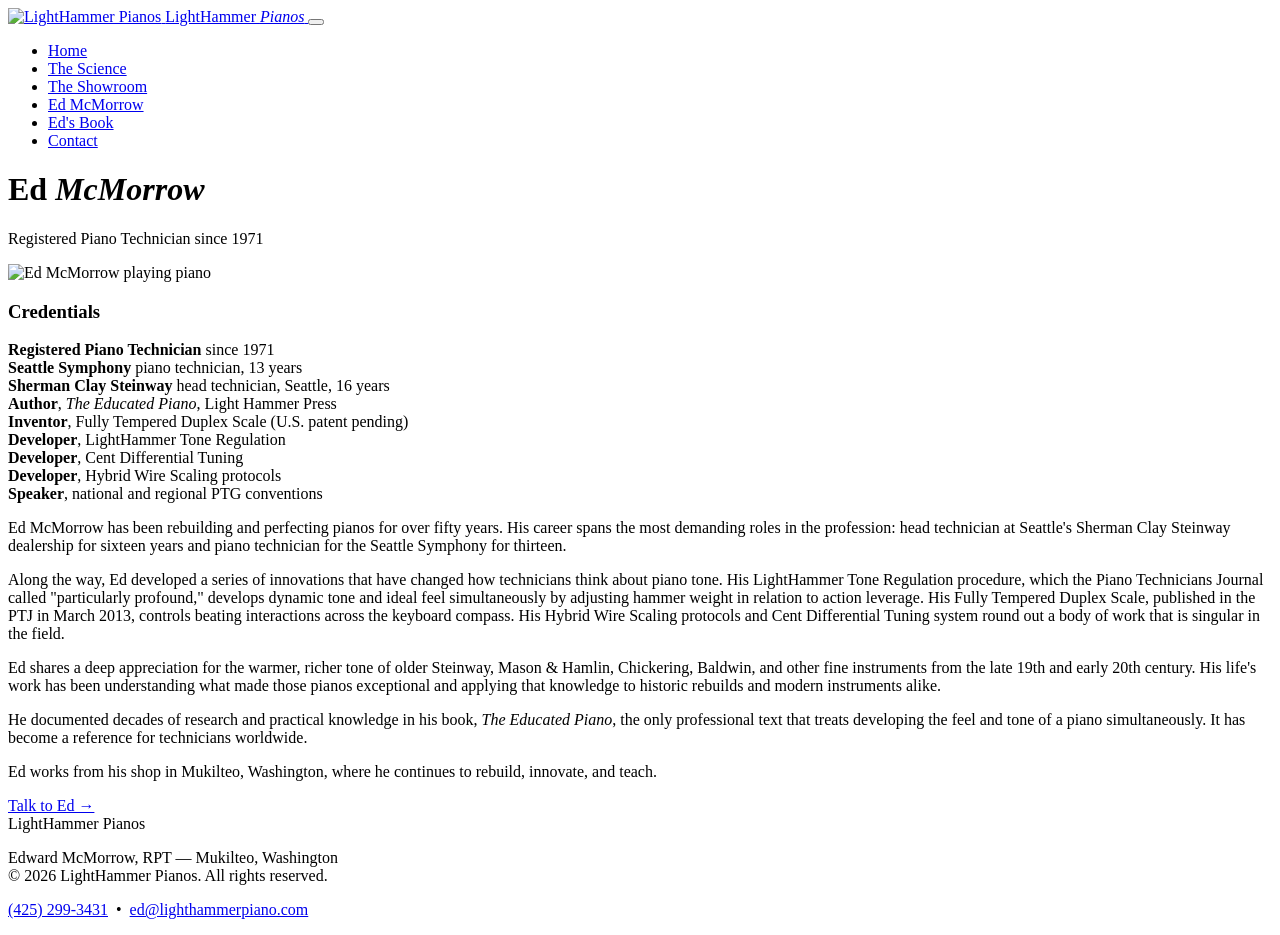
==== about.html @ 13cc95dc "Create about.html" ====
<!DOCTYPE html>
<html lang="en">
<head>
<meta charset="UTF-8">
<meta name="viewport" content="width=device-width, initial-scale=1.0">
<title>Ed McMorrow, RPT | LightHammer Pianos | Mukilteo, WA</title>
<meta name="description" content="Ed McMorrow, RPT — inventor, author, master piano rebuilder. Over fifty years advancing the science of fine piano tone. Seattle Symphony technician. Sherman Clay Steinway head technician.">
<link rel="preconnect" href="https://fonts.googleapis.com">
<link rel="preconnect" href="https://fonts.gstatic.com" crossorigin>
<link href="https://fonts.googleapis.com/css2?family=Cormorant+Garamond:ital,wght@0,300;0,400;0,500;0,600;1,300;1,400;1,500&family=Libre+Franklin:wght@300;400;500;600&display=swap" rel="stylesheet">
<link rel="stylesheet" href="style.css">
</head>
<body>

<nav class="nav" id="nav">
  <div class="nav-inner">
    <a href="index.html" class="nav-brand">
      <img src="images/logo-hammer.png" alt="LightHammer Pianos" class="nav-hammer">
      <span class="nav-wordmark">LightHammer <em>Pianos</em></span>
    </a>
    <button class="nav-toggle" id="navToggle" aria-label="Toggle menu">
      <span></span><span></span><span></span>
    </button>
    <ul class="nav-links" id="navLinks">
      <li><a href="index.html">Home</a></li>
      <li><a href="science.html">The Science</a></li>
      <li><a href="pianos.html">The Showroom</a></li>
      <li><a href="about.html" class="active">Ed McMorrow</a></li>
      <li><a href="book.html">Ed's Book</a></li>
      <li><a href="contact.html">Contact</a></li>
    </ul>
  </div>
</nav>

<!-- Banner -->
<div class="page-banner">
  <div class="page-banner-bg" style="background-image:url('images/ed-rebuilding.jpg')"></div>
  <div class="page-banner-content">
    <h1>Ed <em>McMorrow</em></h1>
    <p>Registered Piano Technician since 1971</p>
  </div>
</div>

<!-- Bio -->
<section class="content-section">
  <div class="content-inner">
    <div class="two-col">
      <div>
        <div class="portrait">
          <img src="images/ed-playing.jpg" alt="Ed McMorrow playing piano" loading="lazy">
        </div>
        <div class="aside-box">
          <h3>Credentials</h3>
          <div class="cred"><span><strong>Registered Piano Technician</strong> since 1971</span></div>
          <div class="cred"><span><strong>Seattle Symphony</strong> piano technician, 13 years</span></div>
          <div class="cred"><span><strong>Sherman Clay Steinway</strong> head technician, Seattle, 16 years</span></div>
          <div class="cred"><span><strong>Author</strong>, <em>The Educated Piano</em>, Light Hammer Press</span></div>
          <div class="cred"><span><strong>Inventor</strong>, Fully Tempered Duplex Scale (U.S. patent pending)</span></div>
          <div class="cred"><span><strong>Developer</strong>, LightHammer Tone Regulation</span></div>
          <div class="cred"><span><strong>Developer</strong>, Cent Differential Tuning</span></div>
          <div class="cred"><span><strong>Developer</strong>, Hybrid Wire Scaling protocols</span></div>
          <div class="cred"><span><strong>Speaker</strong>, national and regional PTG conventions</span></div>
        </div>
      </div>
      <div class="prose">
        <p>Ed McMorrow has been rebuilding and perfecting pianos for over fifty years. His career spans the most demanding roles in the profession: head technician at Seattle's Sherman Clay Steinway dealership for sixteen years and piano technician for the Seattle Symphony for thirteen.</p>
        <p>Along the way, Ed developed a series of innovations that have changed how technicians think about piano tone. His LightHammer Tone Regulation procedure, which the Piano Technicians Journal called "particularly profound," develops dynamic tone and ideal feel simultaneously by adjusting hammer weight in relation to action leverage. His Fully Tempered Duplex Scale, published in the PTJ in March 2013, controls beating interactions across the keyboard compass. His Hybrid Wire Scaling protocols and Cent Differential Tuning system round out a body of work that is singular in the field.</p>
        <p>Ed shares a deep appreciation for the warmer, richer tone of older Steinway, Mason &amp; Hamlin, Chickering, Baldwin, and other fine instruments from the late 19th and early 20th century. His life's work has been understanding what made those pianos exceptional and applying that knowledge to historic rebuilds and modern instruments alike.</p>
        <p>He documented decades of research and practical knowledge in his book, <em>The Educated Piano</em>, the only professional text that treats developing the feel and tone of a piano simultaneously. It has become a reference for technicians worldwide.</p>
        <p>Ed works from his shop in Mukilteo, Washington, where he continues to rebuild, innovate, and teach.</p>
        <a href="contact.html" class="text-link">Talk to Ed &rarr;</a>
      </div>
    </div>
  </div>
</section>

<!-- Footer -->
<footer class="footer">
  <div class="footer-inner">
    <div class="footer-brand">LightHammer Pianos</div>
    <p>Edward McMorrow, RPT &mdash; Mukilteo, Washington<br>&copy; <span id="yr"></span> LightHammer Pianos. All rights reserved.</p>
    <p class="footer-contact"><a href="tel:4252993431">(425) 299-3431</a> &nbsp;&bull;&nbsp; <a href="mailto:ed@lighthammerpiano.com">ed@lighthammerpiano.com</a></p>
  </div>
</footer>

<script>
document.getElementById('yr').textContent = new Date().getFullYear();
var tog = document.getElementById('navToggle');
var links = document.getElementById('navLinks');
tog.addEventListener('click', function() { tog.classList.toggle('open'); links.classList.toggle('open'); });
</script>
</body>
</html>
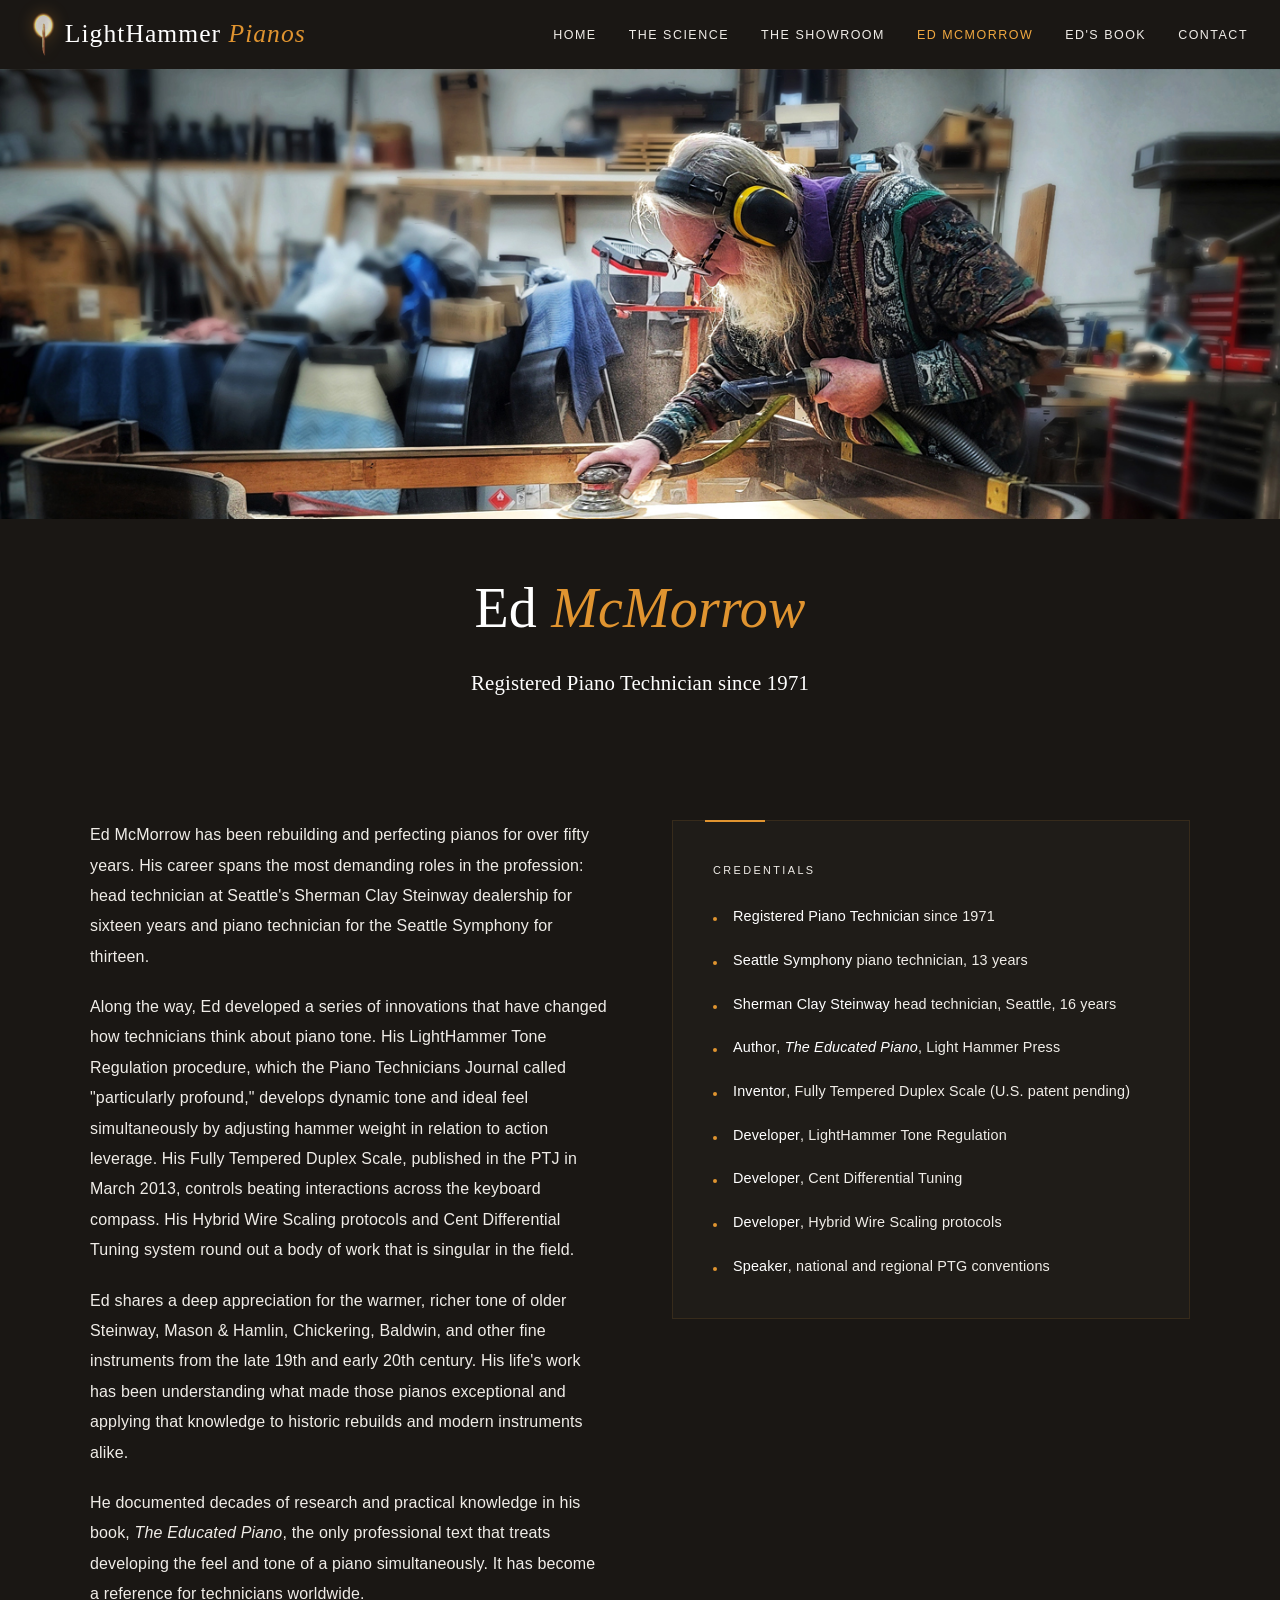
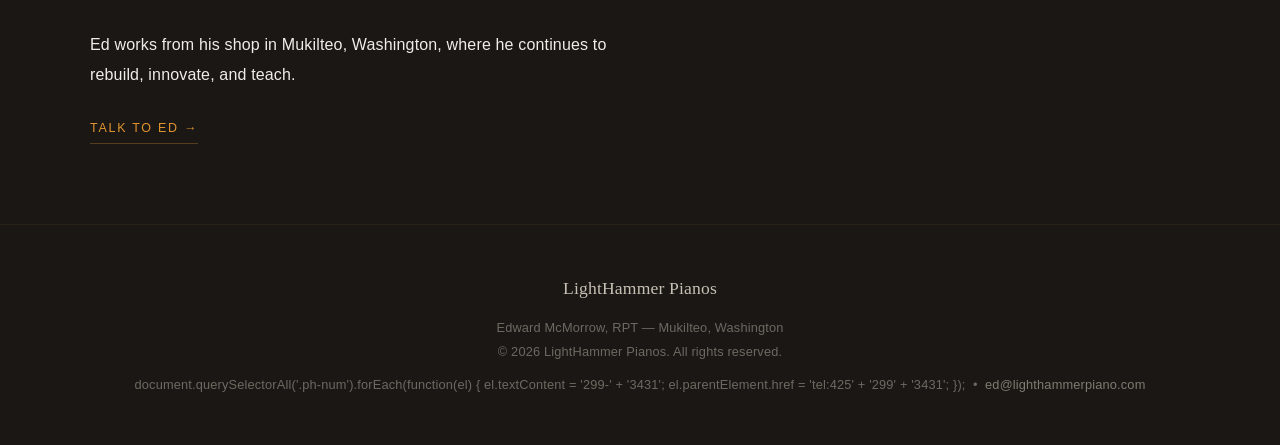
==== commit cd3b8e76: "Update about.html" ====
--- a/about.html
+++ b/about.html
@@ -32,23 +32,26 @@
   </div>
 </nav>
 
-<!-- Banner -->
-<div class="page-banner">
-  <div class="page-banner-bg" style="background-image:url('images/ed-rebuilding.jpg')"></div>
-  <div class="page-banner-content">
-    <h1>Ed <em>McMorrow</em></h1>
-    <p>Registered Piano Technician since 1971</p>
-  </div>
+<div class="page-img page-img-tall">
+  <img src="images/ed-rebuilding.jpg" alt="Ed McMorrow rebuilding a piano at LightHammer Pianos">
+</div>
+<div class="page-title-bar">
+  <h1>Ed <em>McMorrow</em></h1>
+  <p>Registered Piano Technician since 1971</p>
 </div>
 
-<!-- Bio -->
 <section class="content-section">
   <div class="content-inner">
     <div class="two-col">
+      <div class="prose-match">
+        <p>Ed McMorrow has been rebuilding and perfecting pianos for over fifty years. His career spans the most demanding roles in the profession: head technician at Seattle's Sherman Clay Steinway dealership for sixteen years and piano technician for the Seattle Symphony for thirteen.</p>
+        <p>Along the way, Ed developed a series of innovations that have changed how technicians think about piano tone. His LightHammer Tone Regulation procedure, which the Piano Technicians Journal called "particularly profound," develops dynamic tone and ideal feel simultaneously by adjusting hammer weight in relation to action leverage. His Fully Tempered Duplex Scale, published in the PTJ in March 2013, controls beating interactions across the keyboard compass. His Hybrid Wire Scaling protocols and Cent Differential Tuning system round out a body of work that is singular in the field.</p>
+        <p>Ed shares a deep appreciation for the warmer, richer tone of older Steinway, Mason &amp; Hamlin, Chickering, Baldwin, and other fine instruments from the late 19th and early 20th century. His life's work has been understanding what made those pianos exceptional and applying that knowledge to historic rebuilds and modern instruments alike.</p>
+        <p>He documented decades of research and practical knowledge in his book, <em>The Educated Piano</em>, the only professional text that treats developing the feel and tone of a piano simultaneously. It has become a reference for technicians worldwide.</p>
+        <p>Ed works from his shop in Mukilteo, Washington, where he continues to rebuild, innovate, and teach.</p>
+        <a href="contact.html" class="text-link">Talk to Ed &rarr;</a>
+      </div>
       <div>
-        <div class="portrait">
-          <img src="images/ed-playing.jpg" alt="Ed McMorrow playing piano" loading="lazy">
-        </div>
         <div class="aside-box">
           <h3>Credentials</h3>
           <div class="cred"><span><strong>Registered Piano Technician</strong> since 1971</span></div>
@@ -62,24 +65,18 @@
           <div class="cred"><span><strong>Speaker</strong>, national and regional PTG conventions</span></div>
         </div>
       </div>
-      <div class="prose">
-        <p>Ed McMorrow has been rebuilding and perfecting pianos for over fifty years. His career spans the most demanding roles in the profession: head technician at Seattle's Sherman Clay Steinway dealership for sixteen years and piano technician for the Seattle Symphony for thirteen.</p>
-        <p>Along the way, Ed developed a series of innovations that have changed how technicians think about piano tone. His LightHammer Tone Regulation procedure, which the Piano Technicians Journal called "particularly profound," develops dynamic tone and ideal feel simultaneously by adjusting hammer weight in relation to action leverage. His Fully Tempered Duplex Scale, published in the PTJ in March 2013, controls beating interactions across the keyboard compass. His Hybrid Wire Scaling protocols and Cent Differential Tuning system round out a body of work that is singular in the field.</p>
-        <p>Ed shares a deep appreciation for the warmer, richer tone of older Steinway, Mason &amp; Hamlin, Chickering, Baldwin, and other fine instruments from the late 19th and early 20th century. His life's work has been understanding what made those pianos exceptional and applying that knowledge to historic rebuilds and modern instruments alike.</p>
-        <p>He documented decades of research and practical knowledge in his book, <em>The Educated Piano</em>, the only professional text that treats developing the feel and tone of a piano simultaneously. It has become a reference for technicians worldwide.</p>
-        <p>Ed works from his shop in Mukilteo, Washington, where he continues to rebuild, innovate, and teach.</p>
-        <a href="contact.html" class="text-link">Talk to Ed &rarr;</a>
-      </div>
     </div>
   </div>
 </section>
 
-<!-- Footer -->
 <footer class="footer">
   <div class="footer-inner">
     <div class="footer-brand">LightHammer Pianos</div>
     <p>Edward McMorrow, RPT &mdash; Mukilteo, Washington<br>&copy; <span id="yr"></span> LightHammer Pianos. All rights reserved.</p>
-    <p class="footer-contact"><a href="tel:4252993431">(425) 299-3431</a> &nbsp;&bull;&nbsp; <a href="mailto:ed@lighthammerpiano.com">ed@lighthammerpiano.com</a></p>
+    <p class="footer-contact">document.querySelectorAll('.ph-num').forEach(function(el) {
+  el.textContent = '299-' + '3431';
+  el.parentElement.href = 'tel:425' + '299' + '3431';
+}); &nbsp;&bull;&nbsp; <a href="mailto:ed@lighthammerpiano.com">ed@lighthammerpiano.com</a></p>
   </div>
 </footer>
 
@@ -88,6 +85,10 @@
 var tog = document.getElementById('navToggle');
 var links = document.getElementById('navLinks');
 tog.addEventListener('click', function() { tog.classList.toggle('open'); links.classList.toggle('open'); });
+  document.querySelectorAll('.ph-num').forEach(function(el) {
+  el.textContent = '299-' + '3431';
+  el.parentElement.href = 'tel:425' + '299' + '3431';
+});
 </script>
 </body>
 </html>
--- a/style.css
+++ b/style.css
@@ -0,0 +1,895 @@
+/* ═══════════════════════════════════════
+   LightHammer Pianos — Static Site CSS
+   ═══════════════════════════════════════ */
+
+/* ─── Reset & Base ─── */
+*, *::before, *::after { box-sizing: border-box; margin: 0; padding: 0; }
+html { font-size: 16px; }
+body {
+  font-family: 'Libre Franklin', 'Segoe UI', sans-serif;
+  background: #1A1714;
+  color: #F0EDE8;
+  line-height: 1.75;
+  letter-spacing: .01em;
+  -webkit-font-smoothing: antialiased;
+}
+img { max-width: 100%; height: auto; display: block; }
+a { color: #F0EDE8; text-decoration: none; transition: color .3s; }
+a:hover { color: #F0A840; }
+
+/* ─── Navigation ─── */
+.nav {
+  position: sticky;
+  top: 0;
+  z-index: 1000;
+  background: #1A1714;
+}
+.nav-inner {
+  max-width: 1400px;
+  margin: 0 auto;
+  display: flex;
+  align-items: center;
+  padding: .75rem 2rem;
+}
+.nav-brand {
+  display: flex;
+  align-items: center;
+  gap: .6rem;
+  flex-shrink: 0;
+}
+.nav-brand:hover { opacity: .9; }
+.nav-hammer {
+  height: 44px;
+  width: auto;
+  filter: brightness(1.3) drop-shadow(0 0 8px rgba(224,148,48,.4));
+}
+.nav-wordmark {
+  font-family: 'Cormorant Garamond', Georgia, serif;
+  font-size: 1.6rem;
+  font-weight: 500;
+  letter-spacing: .04em;
+  color: #fff;
+}
+.nav-wordmark em {
+  font-style: italic;
+  color: #E09430;
+}
+.nav-links {
+  display: flex;
+  gap: 2rem;
+  list-style: none;
+  margin: 0 0 0 auto;
+  padding: 0;
+  align-items: center;
+}
+.nav-links a {
+  font-size: .78rem;
+  font-weight: 400;
+  letter-spacing: .12em;
+  text-transform: uppercase;
+  color: #F0EDE8;
+  transition: color .3s;
+}
+.nav-links a:hover,
+.nav-links a.active { color: #F0A840; }
+.nav-toggle {
+  display: none;
+  background: none;
+  border: none;
+  cursor: pointer;
+  padding: .5rem;
+  margin-left: auto;
+}
+.nav-toggle span {
+  display: block;
+  width: 24px;
+  height: 2px;
+  background: #E09430;
+  margin: 5px 0;
+  transition: all .3s;
+}
+.nav-toggle.open span:nth-child(1) { transform: rotate(45deg) translate(5px, 5px); }
+.nav-toggle.open span:nth-child(2) { opacity: 0; }
+.nav-toggle.open span:nth-child(3) { transform: rotate(-45deg) translate(5px, -5px); }
+
+/* ─── Home Header Image ─── */
+.home-header { line-height: 0; }
+.home-header a { display: block; line-height: 0; }
+.home-header img { width: 100%; height: auto; }
+
+/* ─── Screen Reader Only ─── */
+.sr-only {
+  position: absolute; width: 1px; height: 1px;
+  padding: 0; margin: -1px; overflow: hidden;
+  clip: rect(0,0,0,0); border: 0;
+}
+
+/* ─── Intro Section ─── */
+.intro { padding: 5rem 2rem; }
+.intro-inner {
+  max-width: 1100px;
+  margin: 0 auto;
+  display: flex;
+  flex-wrap: wrap;
+  gap: 4rem;
+  align-items: center;
+}
+.intro-img {
+  flex: 1 1 400px;
+  min-width: 0;
+}
+.intro-img img { width: 100%; border-radius: 2px; }
+.intro-text {
+  flex: 1 1 450px;
+  min-width: 0;
+}
+.intro-text h2 {
+  font-family: 'Cormorant Garamond', Georgia, serif;
+  font-size: clamp(1.8rem, 3.5vw, 2.8rem);
+  font-weight: 300;
+  color: #E09430;
+  margin-bottom: 1.5rem;
+  letter-spacing: .02em;
+}
+.intro-text .lead {
+  font-family: 'Cormorant Garamond', Georgia, serif;
+  font-size: 1.25rem;
+  color: #fff;
+  line-height: 1.7;
+  margin-bottom: 1.25rem;
+}
+.intro-text p {
+  font-size: 1rem;
+  font-weight: 300;
+  color: #F0EDE8;
+  line-height: 1.9;
+  margin-bottom: 1.25rem;
+}
+.text-link {
+  display: inline-block;
+  font-size: .78rem;
+  font-weight: 500;
+  letter-spacing: .14em;
+  text-transform: uppercase;
+  color: #E09430;
+  border-bottom: 1px solid rgba(224,148,48,.3);
+  padding-bottom: .2rem;
+  margin-top: .5rem;
+  transition: border-color .3s;
+}
+.text-link:hover { color: #F0A840; border-color: #E09430; }
+
+/* ─── Divider Image ─── */
+.divider-img { line-height: 0; }
+.divider-img img {
+  width: 100%;
+  height: 350px;
+  object-fit: cover;
+  object-position: center;
+}
+
+/* ─── Testimonial ─── */
+.testimonial {
+  padding: 5rem 2rem;
+  background: #2C2824;
+  text-align: center;
+}
+.testimonial-inner {
+  max-width: 850px;
+  margin: 0 auto;
+}
+.quote-mark {
+  font-family: 'Cormorant Garamond', Georgia, serif;
+  font-size: 4rem;
+  color: #B87820;
+  line-height: 1;
+  margin-bottom: 1rem;
+}
+.testimonial blockquote {
+  font-family: 'Cormorant Garamond', Georgia, serif;
+  font-size: clamp(1.1rem, 2vw, 1.3rem);
+  font-style: italic;
+  color: #fff;
+  line-height: 1.8;
+  margin-bottom: 2rem;
+  border: none;
+  padding: 0;
+}
+.testimonial cite {
+  font-family: 'Libre Franklin', sans-serif;
+  font-size: .88rem;
+  font-weight: 400;
+  color: #F0EDE8;
+  font-style: normal;
+  display: block;
+  letter-spacing: .03em;
+}
+.cite-title {
+  font-size: .82rem;
+  font-weight: 300;
+  color: #C8C0B4;
+  line-height: 1.65;
+  letter-spacing: .02em;
+}
+.cite-context {
+  font-size: .72rem;
+  color: #B87820;
+  margin-top: .25rem;
+}
+
+/* ─── Pathway Cards ─── */
+.pathways {
+  padding: 5rem 2rem;
+}
+.pathways-inner {
+  max-width: 1100px;
+  margin: 0 auto;
+  display: flex;
+  flex-wrap: wrap;
+  gap: 2.5rem;
+}
+.pathway {
+  flex: 1 1 280px;
+  min-width: 0;
+  border: 1px solid rgba(224,148,48,.1);
+  background: rgba(44,40,36,.2);
+  transition: all .4s;
+  display: block;
+  color: #F0EDE8;
+}
+.pathway:hover {
+  border-color: rgba(224,148,48,.25);
+  background: rgba(44,40,36,.4);
+  color: #fff;
+}
+.pathway-img {
+  width: 100%;
+  overflow: hidden;
+}
+.pathway-img img {
+  width: 100%;
+  height: auto;
+  display: block;
+}
+
+.pathway h3 {
+  font-family: 'Cormorant Garamond', Georgia, serif;
+  font-size: 1.3rem;
+  font-weight: 500;
+  color: #fff;
+  margin: 1.5rem 1.5rem .5rem;
+}
+.pathway p {
+  font-size: .9rem;
+  font-weight: 300;
+  color: #C8C0B4;
+  line-height: 1.7;
+  margin: 0 1.5rem 1rem;
+  letter-spacing: .01em;
+}
+.pathway-link {
+  display: inline-block;
+  font-size: .72rem;
+  font-weight: 500;
+  letter-spacing: .12em;
+  text-transform: uppercase;
+  color: #E09430;
+  margin: 0 1.5rem 1.5rem;
+}
+
+.pathway-spacer {
+  border: none;
+  background: none;
+  pointer-events: none;
+}
+.pathway-spacer:hover {
+  border: none;
+  background: none;
+}
+@media (min-width: 901px) {
+  .pathway-spacer {
+    display: none;
+  }
+}
+
+/* ─── Inner Page Banner ─── */
+.page-banner {
+  position: relative;
+  min-height: 35vh;
+  display: flex;
+  align-items: center;
+  justify-content: center;
+  text-align: center;
+  overflow: hidden;
+}
+.page-banner-bg {
+  position: absolute;
+  inset: 0;
+  background-size: cover;
+  background-position: center;
+  background-repeat: no-repeat;
+}
+.page-banner-bg::after {
+  content: '';
+  position: absolute;
+  inset: 0;
+  background: linear-gradient(180deg, rgba(26,23,20,.65) 0%, rgba(26,23,20,.55) 50%, rgba(26,23,20,.75) 100%);
+}
+.page-banner-content {
+  position: relative;
+  padding: 4rem 2rem;
+  max-width: 700px;
+}
+.page-banner h1 {
+  font-family: 'Cormorant Garamond', Georgia, serif;
+  font-size: clamp(2.2rem, 5vw, 3.5rem);
+  font-weight: 300;
+  color: #fff;
+  margin-bottom: .5rem;
+}
+.page-banner h1 em { font-style: italic; color: #E09430; font-weight: 400; }
+.page-banner p {
+  font-family: 'Cormorant Garamond', Georgia, serif;
+  font-size: 1.1rem;
+  font-weight: 300;
+  color: #F0EDE8;
+  max-width: 600px;
+  margin: 0 auto;
+  line-height: 1.7;
+}
+
+/* ─── Content Sections ─── */
+.content-section { padding: 5rem 2rem; }
+.content-inner { max-width: 1100px; margin: 0 auto; }
+.alt-bg { background: #2C2824; }
+
+/* ─── Two Column ─── */
+.two-col {
+  display: flex;
+  flex-wrap: wrap;
+  gap: 4rem;
+  align-items: flex-start;
+}
+.two-col > * { flex: 1 1 420px; min-width: 0; }
+
+/* ─── Prose ─── */
+.prose p {
+  font-size: 1rem;
+  font-weight: 300;
+  color: #F0EDE8;
+  margin-bottom: 1.5rem;
+  line-height: 1.9;
+  letter-spacing: .01em;
+}
+.prose p:first-of-type {
+  font-family: 'Cormorant Garamond', Georgia, serif;
+  font-size: 1.15rem;
+  color: #fff;
+  line-height: 1.8;
+}
+.prose em { color: #fff; font-style: italic; }
+
+/* ─── Section Labels ─── */
+.section-label {
+  font-family: 'Libre Franklin', sans-serif;
+  font-size: .68rem;
+  font-weight: 500;
+  letter-spacing: .25em;
+  text-transform: uppercase;
+  color: #E09430;
+  margin-bottom: 1.5rem;
+  display: flex;
+  align-items: center;
+  gap: 1rem;
+}
+.section-label::before {
+  content: '';
+  width: 30px;
+  height: 1px;
+  background: #B87820;
+}
+.section-h2 {
+  font-family: 'Cormorant Garamond', Georgia, serif;
+  font-size: clamp(1.8rem, 4vw, 2.8rem);
+  font-weight: 300;
+  color: #fff;
+  margin-bottom: 3rem;
+}
+
+/* ─── Innovation Cards ─── */
+.card-grid {
+  display: flex;
+  flex-wrap: wrap;
+  gap: 2.5rem;
+}
+.card {
+  flex: 1 1 300px;
+  min-width: 0;
+  padding: 2.5rem;
+  border: 1px solid rgba(224,148,48,.1);
+  background: rgba(26,23,20,.5);
+  transition: all .4s;
+  position: relative;
+  overflow: hidden;
+}
+.card::before {
+  content: '';
+  position: absolute;
+  top: 0; left: 0;
+  width: 100%; height: 2px;
+  background: linear-gradient(90deg, #E09430, transparent);
+  transform: scaleX(0);
+  transform-origin: left;
+  transition: transform .5s;
+}
+.card:hover::before { transform: scaleX(1); }
+.card:hover { border-color: rgba(224,148,48,.25); background: rgba(44,40,36,.5); }
+.card-icon {
+  font-size: 1.8rem;
+  margin-bottom: 1.25rem;
+  display: block;
+  line-height: 1;
+  color: #E09430;
+}
+.card h3 {
+  font-family: 'Cormorant Garamond', Georgia, serif;
+  font-size: 1.4rem;
+  font-weight: 500;
+  color: #fff;
+  margin-bottom: .75rem;
+}
+.card p {
+  font-size: .92rem;
+  font-weight: 300;
+  color: #F0EDE8;
+  line-height: 1.85;
+}
+
+/* ─── MIS Card ─── */
+.mis-card {
+  padding: 2.5rem;
+  border: 1px solid rgba(224,148,48,.12);
+  background: rgba(44,40,36,.3);
+  position: relative;
+}
+.mis-card::before {
+  content: '';
+  position: absolute;
+  top: -1px; left: 2rem;
+  width: 60px; height: 2px;
+  background: #E09430;
+}
+.mis-card h3 {
+  font-family: 'Cormorant Garamond', Georgia, serif;
+  font-size: 1.5rem;
+  font-weight: 500;
+  color: #fff;
+  margin-bottom: 1.25rem;
+}
+.mis-card h3 em { color: #E09430; }
+.mis-card p {
+  font-size: .95rem;
+  font-weight: 300;
+  color: #F0EDE8;
+  line-height: 1.85;
+  margin-bottom: 1rem;
+}
+
+/* ─── Accordion ─── */
+.accordion { border-bottom: 1px solid rgba(224,148,48,.1); }
+.acc-toggle {
+  width: 100%;
+  display: flex;
+  justify-content: space-between;
+  align-items: center;
+  padding: 1.1rem 0;
+  background: none;
+  border: none;
+  cursor: pointer;
+  font-family: 'Cormorant Garamond', Georgia, serif;
+  font-size: 1.05rem;
+  font-weight: 500;
+  color: #F0EDE8;
+  font-style: italic;
+  text-align: left;
+  transition: color .3s;
+}
+.acc-toggle:hover { color: #E09430; }
+.acc-icon {
+  font-family: 'Libre Franklin', sans-serif;
+  font-size: 1.2rem;
+  font-style: normal;
+  font-weight: 300;
+  color: #E09430;
+  flex-shrink: 0;
+  margin-left: 1rem;
+}
+.acc-panel {
+  max-height: 0;
+  overflow: hidden;
+  transition: max-height .4s ease;
+}
+.acc-panel p {
+  padding: 0 0 1.25rem;
+  font-size: .9rem;
+  font-weight: 300;
+  color: #F0EDE8;
+  line-height: 1.8;
+}
+.mis-ranges {
+  margin: 1.5rem 0;
+  padding: 1.5rem;
+  background: rgba(26,23,20,.5);
+  border-left: 2px solid #B87820;
+}
+.mis-range { margin-bottom: 1rem; }
+.mis-range:last-child { margin-bottom: 0; }
+.mis-range h4 {
+  font-family: 'Cormorant Garamond', Georgia, serif;
+  font-size: 1.05rem;
+  font-weight: 500;
+  color: #F0EDE8;
+  font-style: italic;
+  margin-bottom: .2rem;
+}
+.mis-range p { font-size: .88rem; line-height: 1.75; margin-bottom: 0; }
+
+/* ─── Services List ─── */
+.services-list { columns: 2; column-gap: 2.5rem; }
+.service-item {
+  display: flex;
+  align-items: baseline;
+  gap: .75rem;
+  margin-bottom: 1.1rem;
+  break-inside: avoid;
+}
+.service-item::before {
+  content: '';
+  width: 5px; height: 5px;
+  background: #E09430;
+  border-radius: 50%;
+  flex-shrink: 0;
+  margin-top: .45rem;
+}
+.service-item span {
+  font-size: .95rem;
+  font-weight: 300;
+  color: #fff;
+  line-height: 1.6;
+}
+.ed-quote {
+  margin-top: 2rem;
+  font-family: 'Cormorant Garamond', Georgia, serif;
+  font-size: 1.05rem;
+  font-style: italic;
+  color: #F0EDE8;
+  line-height: 1.75;
+}
+
+/* ─── About ─── */
+.portrait { margin-bottom: 2rem; overflow: hidden; }
+.portrait img { width: 100%; }
+.aside-box {
+  position: relative;
+  padding: 2.5rem;
+  border: 1px solid rgba(224,148,48,.12);
+  background: rgba(44,40,36,.3);
+}
+.aside-box::before {
+  content: '';
+  position: absolute;
+  top: -1px; left: 2rem;
+  width: 60px; height: 2px;
+  background: #E09430;
+}
+.aside-box h3 {
+  font-family: 'Libre Franklin', sans-serif;
+  font-size: .68rem;
+  font-weight: 500;
+  letter-spacing: .22em;
+  text-transform: uppercase;
+  color: #F0EDE8;
+  margin-bottom: 1.5rem;
+}
+.cred {
+  display: flex;
+  align-items: baseline;
+  gap: 1rem;
+  margin-bottom: 1.2rem;
+}
+.cred:last-child { margin-bottom: 0; }
+.cred::before {
+  content: '';
+  width: 4px; height: 4px;
+  background: #E09430;
+  border-radius: 50%;
+  flex-shrink: 0;
+  margin-top: .55rem;
+}
+.cred span { font-size: .9rem; font-weight: 300; color: #F0EDE8; line-height: 1.7; }
+.cred strong { font-weight: 500; color: #fff; }
+.cred em { color: #fff; }
+
+/* ─── Book ─── */
+.book-layout {
+  display: flex;
+  flex-wrap: wrap;
+  gap: 4rem;
+  align-items: center;
+}
+.book-cover {
+  flex: 0 0 280px;
+  aspect-ratio: 3/4;
+  background: linear-gradient(145deg, #3D3530 0%, #1A1714 100%);
+  border: 1px solid rgba(224,148,48,.15);
+  display: flex;
+  flex-direction: column;
+  justify-content: center;
+  align-items: center;
+  padding: 2.5rem;
+  text-align: center;
+  position: relative;
+  box-shadow: 8px 8px 30px rgba(0,0,0,.4);
+}
+.book-cover::before {
+  content: '';
+  position: absolute;
+  top: 12px; left: 12px; right: 12px; bottom: 12px;
+  border: 1px solid rgba(224,148,48,.1);
+}
+.book-cover .pub {
+  font-size: .6rem; letter-spacing: .3em;
+  text-transform: uppercase; color: #C8C0B4;
+  margin-bottom: 1.5rem;
+}
+.book-cover .title {
+  font-family: 'Cormorant Garamond', Georgia, serif;
+  font-size: 1.6rem; font-weight: 400; font-style: italic;
+  color: #fff; line-height: 1.3; margin-bottom: 1rem;
+}
+.book-cover .sub {
+  font-family: 'Cormorant Garamond', Georgia, serif;
+  font-size: .82rem; font-weight: 300; color: #F0EDE8; line-height: 1.6;
+}
+.book-cover .author {
+  font-size: .7rem; letter-spacing: .15em;
+  text-transform: uppercase; color: #C8C0B4; margin-top: 2rem;
+}
+.book-info { flex: 1 1 400px; min-width: 0; }
+.book-info h2 {
+  font-family: 'Cormorant Garamond', Georgia, serif;
+  font-size: clamp(1.8rem, 3.5vw, 2.6rem);
+  font-weight: 300; color: #fff;
+  margin-bottom: 1.5rem; line-height: 1.25;
+}
+.book-info h2 em { font-style: italic; color: #E09430; }
+.book-info p { font-size: 1rem; font-weight: 300; color: #F0EDE8; line-height: 1.9; margin-bottom: 1.25rem; }
+.book-highlight {
+  font-family: 'Cormorant Garamond', Georgia, serif;
+  font-size: 1.1rem; font-style: italic; color: #fff;
+  border-left: 2px solid #B87820;
+  padding-left: 1.25rem; margin: 2rem 0; line-height: 1.7;
+}
+.book-details {
+  margin-top: 1.5rem; padding-top: 1.5rem;
+  border-top: 1px solid rgba(224,148,48,.08);
+  font-size: .9rem; color: #F0EDE8; line-height: 1.8;
+}
+.book-details strong { color: #fff; font-weight: 500; }
+
+/* ─── Contact ─── */
+.contact-layout {
+  display: flex;
+  flex-wrap: wrap;
+  gap: 5rem;
+}
+.contact-layout > * { flex: 1 1 400px; min-width: 0; }
+.contact-item {
+  display: flex;
+  align-items: flex-start;
+  gap: 1.25rem;
+  margin-bottom: 2rem;
+}
+.contact-icon {
+  width: 40px; height: 40px;
+  border: 1px solid rgba(224,148,48,.15);
+  display: flex; align-items: center; justify-content: center;
+  flex-shrink: 0; color: #E09430;
+}
+.contact-icon svg { width: 16px; height: 16px; }
+.contact-lbl {
+  font-size: .72rem; font-weight: 500; letter-spacing: .18em;
+  text-transform: uppercase; color: #C8C0B4; margin-bottom: .35rem;
+}
+.contact-val { font-size: 1rem; font-weight: 300; color: #fff; }
+.contact-val a { color: #fff; }
+.contact-form {
+  padding: 3rem;
+  border: 1px solid rgba(224,148,48,.1);
+  background: rgba(44,40,36,.2);
+}
+.contact-form label {
+  display: block; font-size: .72rem; font-weight: 500;
+  letter-spacing: .18em; text-transform: uppercase;
+  color: #C8C0B4; margin-bottom: .6rem;
+}
+.contact-form input,
+.contact-form textarea,
+.contact-form select {
+  width: 100%; padding: .85rem 1rem;
+  background: rgba(26,23,20,.6);
+  border: 1px solid rgba(224,148,48,.12);
+  color: #fff; font-family: 'Libre Franklin', sans-serif;
+  font-size: .95rem; font-weight: 300;
+  transition: border-color .3s; outline: none;
+  margin-bottom: 1.5rem;
+}
+.contact-form input:focus,
+.contact-form textarea:focus,
+.contact-form select:focus { border-color: #E09430; }
+.contact-form textarea { resize: vertical; min-height: 120px; }
+.contact-form select option { background: #1A1714; color: #fff; }
+.contact-form button {
+  font-family: 'Libre Franklin', sans-serif;
+  font-size: .78rem; font-weight: 500; letter-spacing: .16em;
+  text-transform: uppercase; color: #1A1714;
+  background: #E09430; border: 1px solid #E09430;
+  padding: 1rem 2.5rem; cursor: pointer;
+  transition: all .3s; width: 100%;
+}
+.contact-form button:hover { background: #F0A840; border-color: #F0A840; }
+
+/* ─── Footer ─── */
+.footer {
+  padding: 3rem 2rem;
+  border-top: 1px solid rgba(224,148,48,.08);
+  text-align: center;
+}
+.footer-inner { max-width: 1100px; margin: 0 auto; }
+.footer-brand {
+  font-family: 'Cormorant Garamond', Georgia, serif;
+  font-size: 1.1rem; font-weight: 500;
+  color: #C8C0B4; margin-bottom: .75rem;
+}
+.footer p {
+  font-size: .8rem; font-weight: 300;
+  color: rgba(212,204,192,.45); line-height: 1.9;
+}
+.footer-contact { margin-top: .5rem; }
+.footer-contact a { color: rgba(212,204,192,.55); }
+.footer-contact a:hover { color: #F0A840; }
+
+/* ─── Responsive ─── */
+@media (max-width: 1024px) {
+  .nav-links {
+    display: none;
+    position: fixed;
+    top: 70px;
+    left: 0; right: 0;
+    background: #1A1714;
+    flex-direction: column;
+    padding: 2rem 0;
+    border-bottom: 1px solid rgba(224,148,48,.08);
+  }
+  .nav-links.open { display: flex; }
+  .nav-links a { display: block; padding: 1rem 2rem; font-size: .85rem; }
+  .nav-toggle { display: block; }
+}
+@media (max-width: 900px) {
+  .two-col, .contact-layout, .intro-inner, .pathways-inner { gap: 3rem; }
+  .book-cover { flex: 0 0 200px; }
+  .card-grid > * { flex: 1 1 100%; }
+  .services-list { columns: 1; }
+  .pathways-inner > * { flex: 1 1 100%; }
+  .intro-text { order: -1; }
+  .divider-img img { height: 200px; }
+}
+@media (max-width: 680px) {
+  .book-layout { flex-direction: column; text-align: center; }
+  .book-cover { flex: 0 0 auto; max-width: 220px; margin: 0 auto; }
+  .book-highlight { text-align: left; }
+  .content-section { padding: 3.5rem 1.5rem; }
+  .intro { padding: 3.5rem 1.5rem; }
+}
+
+/* ─── Page Image (no overlay) ─── */
+.page-img { line-height: 0; }
+.page-img img {
+  width: 100%;
+  height: 350px;
+  object-fit: cover;
+  object-position: center;
+}
+.page-img-tall img {
+  height: 450px;
+  object-position: center top;
+}
+
+/* ─── Page Title Bar (below image) ─── */
+.page-title-bar {
+  padding: 2.5rem 2rem;
+  text-align: center;
+  background: #1A1714;
+}
+.page-title-bar h1 {
+  font-family: 'Cormorant Garamond', Georgia, serif;
+  font-size: clamp(2.2rem, 5vw, 3.5rem);
+  font-weight: 300;
+  color: #fff;
+  margin-bottom: .5rem;
+}
+.page-title-bar h1 em {
+  font-style: italic;
+  color: #E09430;
+  font-weight: 400;
+}
+.page-title-bar p {
+  font-family: 'Cormorant Garamond', Georgia, serif;
+  font-size: 1.3rem;
+  font-weight: 300;
+  color: #FFFFFF;
+  max-width: 600px;
+  margin: 0 auto;
+  line-height: 1.7;
+}
+
+/* ─── Matching Prose (consistent font) ─── */
+.prose-match p {
+  font-family: 'Libre Franklin', sans-serif;
+  font-size: 1rem;
+  font-weight: 300;
+  color: #F0EDE8;
+  line-height: 1.9;
+  margin-bottom: 1.25rem;
+  letter-spacing: .01em;
+}
+
+/* ─── Centered Quote ─── */
+.centered-quote {
+  font-family: 'Cormorant Garamond', Georgia, serif;
+  font-size: 1.15rem;
+  font-style: italic;
+  color: #fff;
+  text-align: center;
+  margin: 2.5rem 0;
+  line-height: 1.7;
+  padding: 0 1rem;
+}
+
+/* ─── Responsive additions ─── */
+@media (max-width: 900px) {
+  .page-img img { height: 250px; }
+  .page-img-tall img { height: 300px; }
+}
+@media (max-width: 680px) {
+  .page-img img { height: 200px; }
+  .page-img-tall img { height: 250px; }
+}
+
+@media (max-width: 1024px) {
+  .intro-text {
+    order: -1;
+  }
+  .intro-inner {
+    flex-direction: column;
+  }
+}
+
+.pathway-spacer {
+  border: none;
+  background: none;
+  pointer-events: none;
+}
+.pathway-spacer:hover {
+  border: none;
+  background: none;
+}
+@media (min-width: 901px) {
+  .pathway-spacer {
+    display: none;
+  }
+}
+
+.page-title-bar p {
+  text-wrap: balance;
+}
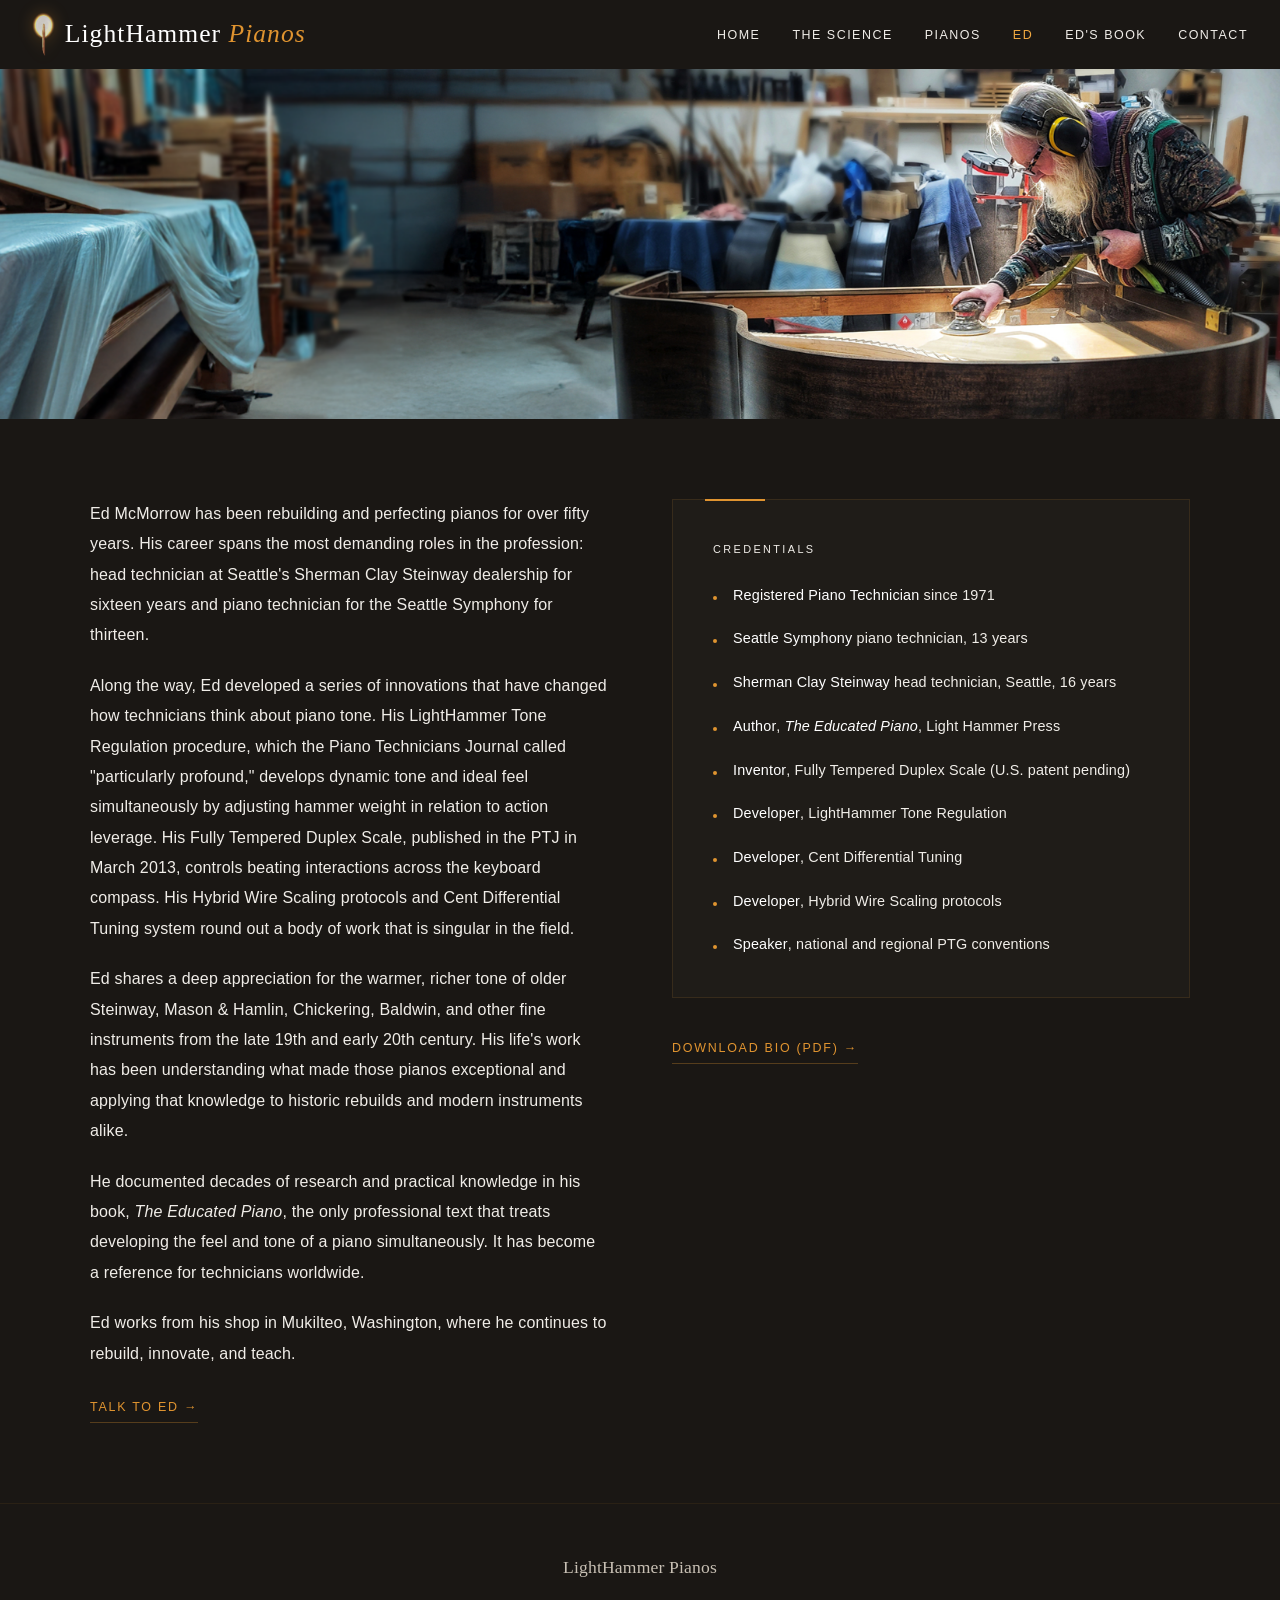
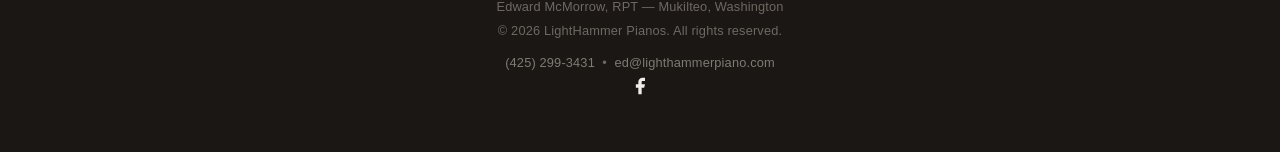
==== commit 0e1bac92: "Add files via upload" ====
--- a/about.html
+++ b/about.html
@@ -4,7 +4,7 @@
 <meta charset="UTF-8">
 <meta name="viewport" content="width=device-width, initial-scale=1.0">
 <title>Ed McMorrow, RPT | LightHammer Pianos | Mukilteo, WA</title>
-<meta name="description" content="Ed McMorrow, RPT — inventor, author, master piano rebuilder. Over fifty years advancing the science of fine piano tone. Seattle Symphony technician. Sherman Clay Steinway head technician.">
+<meta name="description" content="Ed McMorrow, RPT — inventor, author, master piano rebuilder. Over fifty years advancing the science of fine piano tone.">
 <link rel="preconnect" href="https://fonts.googleapis.com">
 <link rel="preconnect" href="https://fonts.gstatic.com" crossorigin>
 <link href="https://fonts.googleapis.com/css2?family=Cormorant+Garamond:ital,wght@0,300;0,400;0,500;0,600;1,300;1,400;1,500&family=Libre+Franklin:wght@300;400;500;600&display=swap" rel="stylesheet">
@@ -24,20 +24,19 @@
     <ul class="nav-links" id="navLinks">
       <li><a href="index.html">Home</a></li>
       <li><a href="science.html">The Science</a></li>
-      <li><a href="pianos.html">The Showroom</a></li>
-      <li><a href="about.html" class="active">Ed McMorrow</a></li>
+      <li><a href="pianos.html">Pianos</a></li>
+      <li><a href="about.html" class="active">Ed</a></li>
       <li><a href="book.html">Ed's Book</a></li>
       <li><a href="contact.html">Contact</a></li>
     </ul>
   </div>
 </nav>
 
-<div class="page-img page-img-tall">
-  <img src="images/ed-rebuilding.jpg" alt="Ed McMorrow rebuilding a piano at LightHammer Pianos">
-</div>
-<div class="page-title-bar">
-  <h1>Ed <em>McMorrow</em></h1>
-  <p>Registered Piano Technician since 1971</p>
+<div class="page-img">
+  <picture>
+    <source media="(max-width: 1024px)" srcset="images/ed-mobile-tablet.png">
+    <img src="images/ed-mcmorrow.png" alt="Ed McMorrow — Registered Piano Technician since 1971">
+  </picture>
 </div>
 
 <section class="content-section">
@@ -64,6 +63,9 @@
           <div class="cred"><span><strong>Developer</strong>, Hybrid Wire Scaling protocols</span></div>
           <div class="cred"><span><strong>Speaker</strong>, national and regional PTG conventions</span></div>
         </div>
+        <div style="margin-top:2rem;">
+          <a href="images/ed-mcmorrow-bio.pdf" download class="text-link">Download Bio (PDF) &rarr;</a>
+        </div>
       </div>
     </div>
   </div>
@@ -73,10 +75,8 @@
   <div class="footer-inner">
     <div class="footer-brand">LightHammer Pianos</div>
     <p>Edward McMorrow, RPT &mdash; Mukilteo, Washington<br>&copy; <span id="yr"></span> LightHammer Pianos. All rights reserved.</p>
-    <p class="footer-contact">document.querySelectorAll('.ph-num').forEach(function(el) {
-  el.textContent = '299-' + '3431';
-  el.parentElement.href = 'tel:425' + '299' + '3431';
-}); &nbsp;&bull;&nbsp; <a href="mailto:ed@lighthammerpiano.com">ed@lighthammerpiano.com</a></p>
+    <p class="footer-contact"><a href="#" class="ph-link">(425) <span class="ph-num"></span></a> &nbsp;&bull;&nbsp; <a href="mailto:ed@lighthammerpiano.com">ed@lighthammerpiano.com</a></p>
+    <p class="footer-social"><a href="https://www.facebook.com/lighthammerpianos" target="_blank" rel="noopener" aria-label="Facebook"><svg xmlns="http://www.w3.org/2000/svg" width="20" height="20" viewBox="0 0 24 24" fill="currentColor"><path d="M18 2h-3a5 5 0 00-5 5v3H7v4h3v8h4v-8h3l1-4h-4V7a1 1 0 011-1h3z"/></svg></a></p>
   </div>
 </footer>
 
@@ -85,7 +85,7 @@
 var tog = document.getElementById('navToggle');
 var links = document.getElementById('navLinks');
 tog.addEventListener('click', function() { tog.classList.toggle('open'); links.classList.toggle('open'); });
-  document.querySelectorAll('.ph-num').forEach(function(el) {
+document.querySelectorAll('.ph-num').forEach(function(el) {
   el.textContent = '299-' + '3431';
   el.parentElement.href = 'tel:425' + '299' + '3431';
 });
